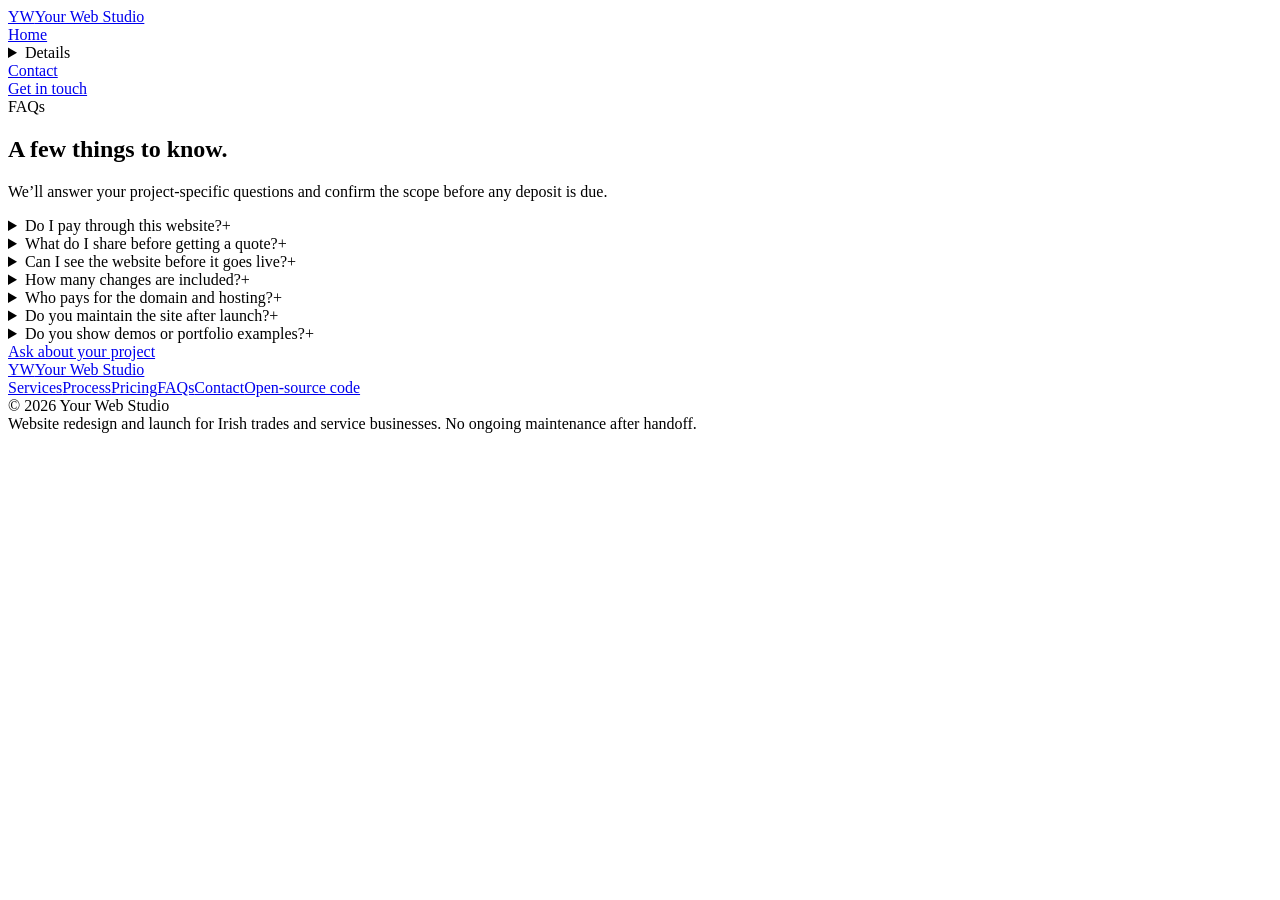
==== faqs.html @ 048cb414 "Add faqs.html for multi-page website" ====
<!doctype html><html lang="en"><head><meta charset="utf-8"><meta name="viewport" content="width=device-width,initial-scale=1"><meta name="theme-color" content="#fbfcfa"><meta name="description" content="Website redesigns for Irish trades and service businesses. A clear €150 project fee, private preview and client-owned domain handoff."><title>FAQs — Your Web Studio</title><link rel="preconnect" href="https://fonts.googleapis.com"><link rel="preconnect" href="https://fonts.gstatic.com" crossorigin><link href="https://fonts.googleapis.com/css2?family=DM+Sans:wght@400;500;600;700&family=Manrope:wght@400;500;600;700;800&display=swap" rel="stylesheet"><link rel="stylesheet" href="styles.css"></head><body><header class="site-header"><div class="wrap nav"><a class="brand" href="index.html"><span class="brand-mark">YW</span><span>Your Web Studio</span></a><nav class="nav-links" aria-label="Main navigation"><a href="index.html">Home</a><details class="nav-dropdown"><summary>Details</summary><div class="dropdown-menu"><a href="services.html">Services</a><a href="process.html">Process</a><a href="pricing.html">Pricing</a><a href="faqs.html" aria-current="page">FAQs</a></div></details><a href="contact.html">Contact</a></nav><a class="nav-cta" href="contact.html">Get in touch</a></div></header><main><section class="page"><div class="wrap"><div class="page-head"><div class="eyebrow">FAQs</div><h1 class="page-title">A few things to know.</h1><p class="lead">We’ll answer your project-specific questions and confirm the scope before any deposit is due.</p></div><div class="faq"><details><summary>Do I pay through this website?<span class="plus">+</span></summary><p>No. There is no checkout here. If we agree to work together, payment is arranged privately using a method that works for both of us.</p></details><details><summary>What do I share before getting a quote?<span class="plus">+</span></summary><p>Send your current website and describe what you want to change. You can also share your preferred style, images and features.</p></details><details><summary>Can I see the website before it goes live?<span class="plus">+</span></summary><p>Yes. You receive a private preview on a temporary link. Your site is published to your domain after you approve it and pay the €105 balance.</p></details><details><summary>How many changes are included?<span class="plus">+</span></summary><p>One revision round is included in the agreed project. We price any further rounds or additional work with you before proceeding.</p></details><details><summary>Who pays for the domain and hosting?<span class="plus">+</span></summary><p>You own and pay for your domain and hosting. For launch, provide access using a secure invite or account permission rather than sending a password in a public message.</p></details><details><summary>Do you maintain the site after launch?<span class="plus">+</span></summary><p>No. The project ends with launch and handoff. We explain the site's features and editing, and share its open-source code on GitHub for future changes.</p></details><details><summary>Do you show demos or portfolio examples?<span class="plus">+</span></summary><p>We don’t publish demos or portfolio examples by default. Your own site is shared through a private preview while we work on your project.</p></details></div><div class="actions"><a class="button" href="contact.html">Ask about your project</a></div></div></section></main><footer class="footer"><div class="wrap"><div class="footer-inner"><a class="brand" href="index.html"><span class="brand-mark">YW</span><span>Your Web Studio</span></a><div class="footer-links"><a href="services.html">Services</a><a href="process.html">Process</a><a href="pricing.html">Pricing</a><a href="faqs.html">FAQs</a><a href="contact.html">Contact</a><a href="https://github.com/odysseyjakub/greatmaster7524demo">Open-source code</a></div><span>© <span id="year">2026</span> Your Web Studio</span></div><div class="foot-note">Website redesign and launch for Irish trades and service businesses. No ongoing maintenance after handoff.</div></div></footer><script>document.getElementById('year').textContent=new Date().getFullYear();</script></body></html>
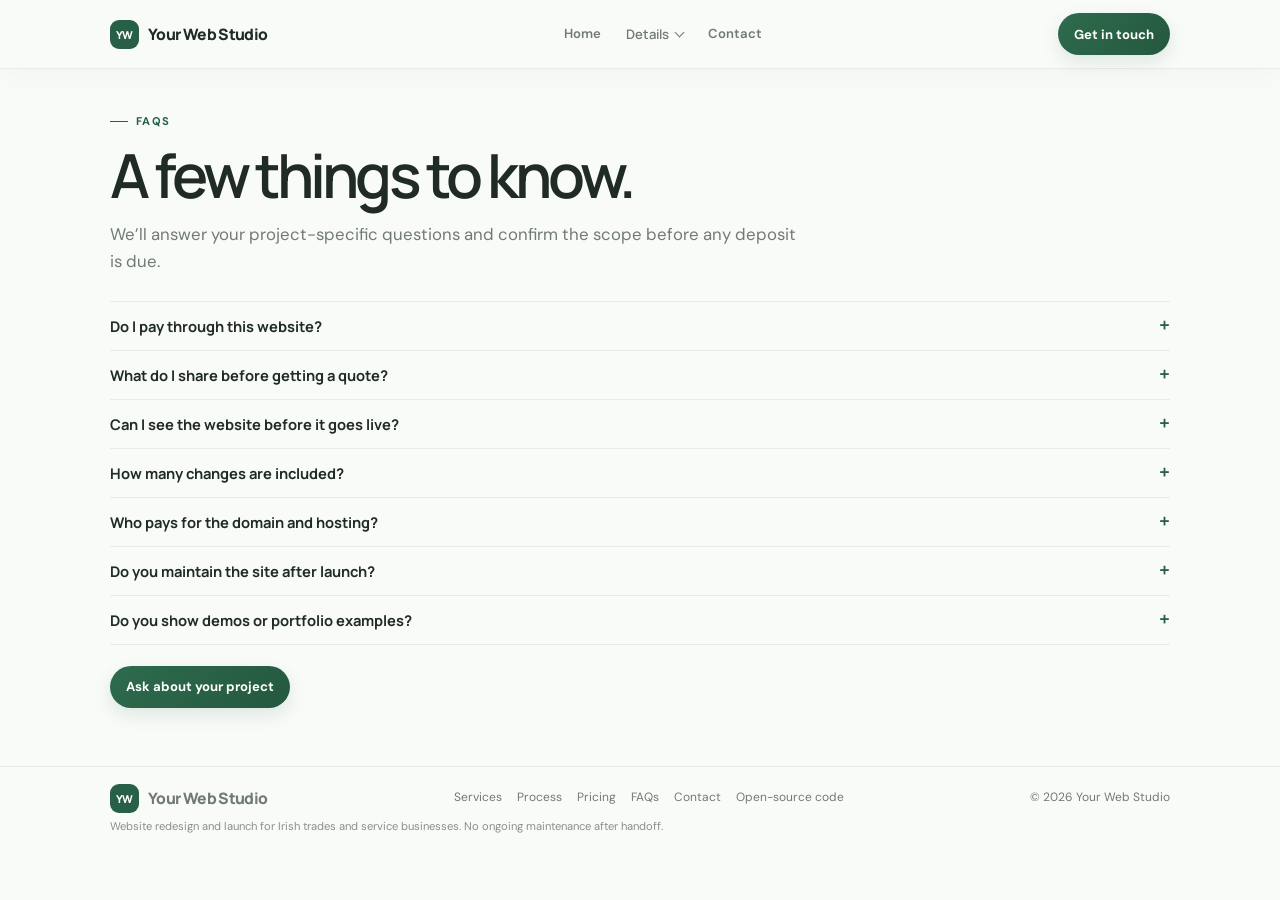
==== commit ba8985a3: "Clarify deposit and remaining balance timing" ====
--- a/faqs.html
+++ b/faqs.html
@@ -1,3 +1,4 @@
-<!doctype html><html lang="en"><head><meta charset="utf-8"><meta name="viewport" content="width=device-width,initial-scale=1"><meta name="theme-color" content="#fbfcfa"><meta name="description" content="Website redesigns for Irish trades and service businesses. A clear €150 project fee, private preview and client-owned domain handoff."><title>FAQs — Your Web Studio</title><link rel="preconnect" href="https://fonts.googleapis.com"><link rel="preconnect" href="https://fonts.gstatic.com" crossorigin><link href="https://fonts.googleapis.com/css2?family=DM+Sans:wght@400;500;600;700&family=Manrope:wght@400;500;600;700;800&display=swap" rel="stylesheet"><link rel="stylesheet" href="styles.css"></head><body><header class="site-header"><div class="wrap nav"><a class="brand" href="index.html"><span class="brand-mark">YW</span><span>Your Web Studio</span></a><nav class="nav-links" aria-label="Main navigation"><a href="index.html">Home</a><details class="nav-dropdown"><summary>Details</summary><div class="dropdown-menu"><a href="services.html">Services</a><a href="process.html">Process</a><a href="pricing.html">Pricing</a><a href="faqs.html" aria-current="page">FAQs</a></div></details><a href="contact.html">Contact</a></nav><a class="nav-cta" href="contact.html">Get in touch</a></div></header><main><section class="page"><div class="wrap"><div class="page-head"><div class="eyebrow">FAQs</div><h1 class="page-title">A few things to know.</h1><p class="lead">We’ll answer your project-specific questions and confirm the scope before any deposit is due.</p></div><div class="faq"><details><summary>Do I pay through this website?<span class="plus">+</span></summary><p>No. There is no checkout here. If we agree to work together, payment is arranged privately using a method that works for both of us.</p></details><details><summary>What do I share before getting a quote?<span class="plus">+</span></summary><p>Send your current website and describe what you want to change. You can also share your preferred style, images and features.</p></details><details><summary>Can I see the website before it goes live?<span class="plus">+</span></summary><p>Yes. You receive a private preview on a temporary link. Your site is published to your domain after you approve it and pay the €105 balance.</p></details><details><summary>How many changes are included?<span class="plus">+</span></summary><p>One revision round is included in the agreed project. We price any further rounds or additional work with you before proceeding.</p></details><details><summary>Who pays for the domain and hosting?<span class="plus">+</span></summary><p>You own and pay for your domain and hosting. For launch, provide access using a secure invite or account permission rather than sending a password in a public message.</p></details><details><summary>Do you maintain the site after launch?<span class="plus">+</span></summary><p>No. The project ends with launch and handoff. We explain the site's features and editing, and share its open-source code on GitHub for future changes.</p></details><details><summary>Do you show demos or portfolio examples?<span class="plus">+</span></summary><p>We don’t publish demos or portfolio examples by default. Your own site is shared through a private preview while we work on your project.</p></details></div><div class="actions"><a class="button" href="contact.html">Ask about your project</a></div></div></section></main><footer class="footer"><div class="wrap"><div class="footer-inner"><a class="brand" href="index.html"><span class="brand-mark">YW</span><span>Your Web Studio</span></a><div class="footer-links"><a href="services.html">Services</a><a href="process.html">Process</a><a href="pricing.html">Pricing</a><a href="faqs.html">FAQs</a><a href="contact.html">Contact</a><a href="https://github.com/odysseyjakub/greatmaster7524demo">Open-source code</a></div><span>© <span id="year">2026</span> Your Web Studio</span></div><div class="foot-note">Website redesign and launch for Irish trades and service businesses. No ongoing maintenance after handoff.</div></div></footer><script>document.getElementById('year').textContent=new Date().getFullYear();</script></body></html>
+<!doctype html><html lang="en"><head><meta charset="utf-8"><meta name="viewport" content="width=device-width,initial-scale=1"><meta name="theme-color" content="#fbfcfa"><meta name="description" content="Website redesigns for Irish trades and service businesses. A clear €150 project fee, private preview and client-owned domain handoff."><title>FAQs — Your Web Studio</title><link rel="preconnect" href="https://fonts.googleapis.com"><link rel="preconnect" href="https://fonts.gstatic.com" crossorigin><link href="https://fonts.googleapis.com/css2?family=DM+Sans:wght@400;500;600;700&family=Manrope:wght@400;500;600;700;800&display=swap" rel="stylesheet"><link rel="stylesheet" href="styles.css"></head><body><header class="site-header"><div class="wrap nav"><a class="brand" href="index.html"><span class="brand-mark">YW</span><span>Your Web Studio</span></a><nav class="nav-links" aria-label="Main navigation"><a href="index.html">Home</a><details class="nav-dropdown"><summary>Details</summary><div class="dropdown-menu"><a href="services.html">Services</a><a href="process.html">Process</a><a href="pricing.html">Pricing</a><a href="faqs.html" aria-current="page">FAQs</a></div></details><a href="contact.html">Contact</a></nav><a class="nav-cta" href="contact.html">Get in touch</a></div></header><main><section class="page"><div class="wrap"><div class="page-head"><div class="eyebrow">FAQs</div><h1 class="page-title">A few things to know.</h1><p class="lead">We’ll answer your project-specific questions and confirm the scope before any deposit is due.</p></div><div class="faq"><details><summary>Do I pay through this website?<span class="plus">+</span></summary><p>No. There is no checkout here. If we agree to work together, payment is arranged privately using a method that works for both of us.</p></details><details><summary>What do I share before getting a quote?<span class="plus">+</span></summary><p>Send your current website and describe what you want to change. You can also share your preferred style, images and features.</p></details><details><summary>Can I see the website before it goes live?<span class="plus">+</span></summary><p>Yes. You receive a private preview on a temporary link. After approval, the €105 remaining balance is due before we publish the site to your domain.</p></details><details><summary>How many changes are included?<span class="plus">+</span></summary><p>One revision round is included in the agreed project. We price any further rounds or additional work with you before proceeding.</p></details><details><summary>Who pays for the domain and hosting?<span class="plus">+</span></summary><p>You own and pay for your domain and hosting. For launch, provide access using a secure invite or account permission rather than sending a password in a public message.</p></details><details><summary>Do you maintain the site after launch?<span class="plus">+</span></summary><p>No. The project ends with launch and handoff. We explain the site's features and editing, and share its open-source code on GitHub for future changes.</p></details><details><summary>Do you show demos or portfolio examples?<span class="plus">+</span></summary><p>We don’t publish demos or portfolio examples by default. Your own site is shared through a private preview while we work on your project.</p></details></div><div class="actions"><a class="button" href="contact.html">Ask about your project</a></div></div></section></main><footer class="footer"><div class="wrap"><div class="footer-inner"><a class="brand" href="index.html"><span class="brand-mark">YW</span><span>Your Web Studio</span></a><div class="footer-links"><a href="services.html">Services</a><a href="process.html">Process</a><a href="pricing.html">Pricing</a><a href="faqs.html">FAQs</a><a href="contact.html">Contact</a><a href="https://github.com/odysseyjakub/greatmaster7524demo">Open-source code</a></div><span>© <span id="year">2026</span> Your Web Studio</span></div><div class="foot-note">Website redesign and launch for Irish trades and service businesses. No ongoing maintenance after handoff.</div></div></footer><script>document.getElementById('year').textContent=new Date().getFullYear();</script></body></html>
 
 
+
--- a/styles.css
+++ b/styles.css
@@ -0,0 +1,42 @@
+:root{color-scheme:light;--ink:#202822;--muted:#68736c;--line:#e5e9e5;--paper:#fbfcfa;--green:#245d46;--green-dark:#194a37;--soft:#edf3ef;--radius:16px;--max:1060px}
+*{box-sizing:border-box}html{scroll-behavior:smooth}body{margin:0;background:var(--paper);color:var(--ink);font:16px/1.6 "DM Sans",system-ui,sans-serif;-webkit-font-smoothing:antialiased}a{color:inherit}a:focus-visible{outline:3px solid #91bd9d;outline-offset:3px}.wrap{width:min(calc(100% - 36px),var(--max));margin-inline:auto}.serif{font-family:"Manrope","DM Sans",sans-serif;letter-spacing:-.05em}.site-header{position:sticky;top:0;z-index:10;background:rgba(251,252,250,.96);backdrop-filter:blur(12px);border-bottom:1px solid var(--line)}.nav{min-height:68px;display:flex;align-items:center;justify-content:space-between;gap:18px}.brand{display:inline-flex;align-items:center;gap:9px;font:800 .98rem "Manrope",sans-serif;letter-spacing:-.04em;text-decoration:none;white-space:nowrap}.brand-mark{display:grid;place-items:center;width:29px;height:29px;border-radius:9px;background:var(--green);color:white;font-size:.68rem;letter-spacing:-.03em}.nav-links{display:flex;align-items:center;justify-content:center;gap:clamp(12px,2vw,25px)}.nav-links>a,.nav-dropdown>summary{font-size:.82rem;font-weight:600;color:var(--muted);text-decoration:none;padding:8px 0;border-bottom:2px solid transparent;cursor:pointer}.nav-links>a:hover,.nav-links>a[aria-current="page"],.nav-dropdown>summary:hover,.nav-dropdown[open]>summary{color:var(--green)}.nav-links>a[aria-current="page"]{border-color:var(--green)}.nav-dropdown{position:relative}.nav-dropdown>summary{list-style:none}.nav-dropdown>summary::-webkit-details-marker{display:none}.nav-dropdown>summary:after{content:"";display:inline-block;width:6px;height:6px;margin:0 0 3px 7px;border-right:1.5px solid currentColor;border-bottom:1.5px solid currentColor;transform:rotate(45deg)}.dropdown-menu{position:absolute;top:calc(100% + 7px);left:50%;transform:translateX(-50%);min-width:175px;padding:6px;background:#fff;border:1px solid var(--line);border-radius:12px;box-shadow:0 12px 30px rgba(32,40,34,.1);z-index:20}.dropdown-menu a{display:block;padding:8px 10px;border-radius:7px;color:var(--muted);font-size:.8rem;text-decoration:none}.dropdown-menu a:hover,.dropdown-menu a[aria-current="page"]{color:var(--green);background:var(--soft)}.nav-cta,.button{display:inline-flex;align-items:center;justify-content:center;min-height:42px;padding:0 16px;border-radius:999px;background:var(--green);color:#fff;text-decoration:none;font-size:.82rem;font-weight:700;white-space:nowrap}.nav-cta:hover,.button:hover{background:var(--green-dark)}.button.secondary{background:#fff;color:var(--green);border:1px solid var(--line)}.button.secondary:hover{background:var(--soft)}
+.page{padding:44px 0 58px}.eyebrow{display:flex;align-items:center;gap:8px;color:var(--green);font-size:.7rem;font-weight:700;text-transform:uppercase;letter-spacing:.13em}.eyebrow:before{content:"";width:18px;height:1px;background:currentColor}.page-title{font:600 clamp(2.25rem,5.2vw,3.8rem)/1.05 "Manrope",sans-serif;letter-spacing:-.065em;margin:12px 0 14px;max-width:800px}.lead{max-width:690px;margin:0;color:var(--muted);font-size:1.05rem}.page-head{margin-bottom:26px}.hero{padding:52px 0 45px}.hero-grid{display:grid;grid-template-columns:1.15fr .85fr;align-items:center;gap:32px}.hero h1{font:600 clamp(2.6rem,6vw,4.4rem)/1.01 "Manrope",sans-serif;letter-spacing:-.068em;margin:12px 0 16px;max-width:700px}.hero h1 em{font-style:normal;color:var(--green)}.hero-copy>p{max-width:600px;color:var(--muted);margin:0;font-size:1.05rem}.actions{display:flex;align-items:center;gap:10px;flex-wrap:wrap;margin-top:21px}.price-panel{background:#fff;border:1px solid var(--line);border-radius:var(--radius);padding:22px}.price-panel .price{font:800 2.5rem/1 "Manrope",sans-serif;letter-spacing:-.07em;color:var(--green)}.price-panel p{margin:8px 0 16px;color:var(--muted);font-size:.88rem}.price-split{display:grid;grid-template-columns:1fr 1fr;border-top:1px solid var(--line);padding-top:14px;gap:10px}.price-split strong{display:block;font:700 1rem "Manrope",sans-serif}.price-split span{font-size:.74rem;color:var(--muted)}.small-note{font-size:.78rem;color:var(--muted);margin-top:12px}.highlights{display:flex;flex-wrap:wrap;gap:8px;margin-top:24px}.highlights span{font-size:.76rem;color:#526057;background:var(--soft);border-radius:999px;padding:6px 11px}.home-links{display:grid;grid-template-columns:repeat(3,1fr);gap:12px;margin-top:18px}.home-link{display:block;padding:17px;background:white;border:1px solid var(--line);border-radius:var(--radius);text-decoration:none}.home-link:hover{border-color:#b8cabc}.home-link strong{display:block;font:700 .94rem "Manrope",sans-serif;letter-spacing:-.025em}.home-link span{font-size:.79rem;color:var(--muted)}.home-contact{display:flex;align-items:center;justify-content:space-between;gap:18px;margin-top:28px;padding:19px 21px;background:#eef3ef;border-radius:var(--radius)}.home-contact strong{font:700 .95rem "Manrope",sans-serif}.home-contact p{margin:3px 0 0;color:var(--muted);font-size:.82rem}
+.grid{display:grid;grid-template-columns:repeat(3,minmax(0,1fr));gap:12px}.card{background:#fff;border:1px solid var(--line);border-radius:var(--radius);padding:19px}.card h2,.card h3{font:700 1rem/1.3 "Manrope",sans-serif;letter-spacing:-.03em;margin:0 0 7px}.card p{font-size:.87rem;color:var(--muted);margin:0}.card-kicker{color:var(--green);font-size:.7rem;font-weight:700;text-transform:uppercase;letter-spacing:.1em;margin-bottom:9px}.note-box{margin-top:16px;border-left:3px solid #a6c6a8;background:var(--soft);padding:13px 16px;border-radius:0 12px 12px 0;color:#526057;font-size:.84rem}.list{margin:0;padding-left:19px;color:var(--muted);font-size:.9rem}.list li+li{margin-top:5px}.steps{border-top:1px solid var(--line)}.step{display:grid;grid-template-columns:42px minmax(0,1fr);gap:12px;padding:16px 0;border-bottom:1px solid var(--line)}.step-num{display:grid;place-items:center;width:30px;height:30px;border-radius:50%;background:var(--soft);color:var(--green);font-size:.76rem;font-weight:700}.step h2{font:700 .98rem "Manrope",sans-serif;letter-spacing:-.025em;margin:0 0 4px}.step p{font-size:.86rem;color:var(--muted);margin:0;max-width:700px}.step small{display:block;color:#748078;font-size:.76rem;margin-top:5px}.pricing-layout{display:grid;grid-template-columns:1.1fr .9fr;gap:14px;align-items:stretch}.price-card{background:var(--green);color:white;border-radius:var(--radius);padding:24px}.price-card .price{font:800 3.4rem/1 "Manrope",sans-serif;letter-spacing:-.075em}.price-card p{color:#dce8df;font-size:.84rem;margin:8px 0 17px}.price-row{display:flex;justify-content:space-between;gap:15px;padding:10px 0;border-top:1px solid #ffffff35;font-size:.85rem}.price-row strong{font:700 .92rem "Manrope",sans-serif}.pricing-points{display:grid;gap:12px}.pricing-points .card{padding:17px}.pricing-points h2{font:700 .93rem "Manrope",sans-serif;margin:0 0 5px}.pricing-points p{font-size:.82rem;color:var(--muted);margin:0}.contact-card{display:flex;align-items:center;justify-content:space-between;gap:22px;padding:22px;background:#fff;border:1px solid var(--line);border-radius:var(--radius);margin-top:21px}.contact-email{font:700 1.2rem "Manrope",sans-serif;letter-spacing:-.03em;color:var(--green);text-decoration:none;overflow-wrap:anywhere}.contact-details{display:grid;gap:9px;margin-top:19px}.detail{display:flex;gap:10px;align-items:flex-start;color:var(--muted);font-size:.87rem}.detail b{color:var(--ink);min-width:118px}.faq{border-top:1px solid var(--line)}details{border-bottom:1px solid var(--line);padding:14px 0}summary{list-style:none;cursor:pointer;display:flex;align-items:center;justify-content:space-between;gap:15px;font:700 .92rem "Manrope",sans-serif}summary::-webkit-details-marker{display:none}.plus{color:var(--green);font-size:1.2rem;line-height:1}details[open] .plus{transform:rotate(45deg)}details p{max-width:730px;color:var(--muted);font-size:.85rem;margin:8px 24px 0 0}.footer{border-top:1px solid var(--line);padding:17px 0 22px}.footer-inner{display:flex;align-items:center;justify-content:space-between;gap:16px;flex-wrap:wrap;color:var(--muted);font-size:.75rem}.footer-links{display:flex;gap:15px;flex-wrap:wrap}.footer a{text-decoration:none}.footer a:hover{color:var(--green)}.foot-note{font-size:.7rem;color:#879089;margin-top:5px}
+@media(max-width:820px){.nav{flex-wrap:wrap;gap:0 15px;padding:10px 0}.nav-links{order:3;width:100%;justify-content:flex-start;gap:22px;padding-top:5px}.nav-links>a,.nav-dropdown>summary{font-size:.77rem}.hero-grid{grid-template-columns:1fr .8fr;gap:18px}.page{padding-top:34px}.grid{grid-template-columns:repeat(2,minmax(0,1fr))}}
+@media(max-width:560px){.wrap{width:min(calc(100% - 28px),var(--max))}.nav{min-height:auto}.brand{font-size:.9rem}.nav-cta{min-height:38px;padding:0 12px;font-size:.76rem}.nav-links>a,.nav-dropdown>summary{font-size:.74rem;padding:5px 0}.hero{padding:34px 0 28px}.hero-grid,.pricing-layout{grid-template-columns:1fr}.hero h1{font-size:clamp(2.5rem,12vw,3.3rem)}.hero-copy>p,.lead{font-size:.95rem}.price-panel{padding:18px}.price-panel .price{font-size:2.15rem}.page{padding:32px 0 44px}.page-title{font-size:2.45rem}.page-head{margin-bottom:20px}.grid,.home-links{grid-template-columns:1fr}.card{padding:16px}.home-contact,.contact-card{align-items:flex-start;flex-direction:column}.home-contact .button{width:100%}.step{grid-template-columns:34px 1fr;gap:10px;padding:13px 0}.footer-inner{align-items:flex-start;flex-direction:column}.footer-links{gap:12px}.price-card{padding:20px}}
+@media(prefers-reduced-motion:reduce){html{scroll-behavior:auto}}
+
+
+/* Soft, polished finishing pass */
+:root{--ink:#1f2b23;--muted:#707b73;--line:#e7ece7;--paper:#f9fbf9;--green:#285f47;--green-dark:#1c4935;--soft:#eef4ef;--radius:18px}
+.site-header{background:rgba(249,251,249,.92);box-shadow:0 5px 24px rgba(34,54,40,.035)}
+.nav-links>a,.nav-dropdown>summary{transition:color .18s ease,border-color .18s ease}
+.nav-cta,.button{background:linear-gradient(135deg,#2e6b4d,#24583f);box-shadow:0 7px 18px rgba(36,93,70,.13);transition:transform .2s cubic-bezier(.2,.75,.25,1),box-shadow .2s ease,background .2s ease}
+.nav-cta:hover,.button:hover{transform:translateY(-2px);box-shadow:0 10px 23px rgba(36,93,70,.2)}
+.button.secondary{box-shadow:0 3px 10px rgba(32,40,34,.035);transition:transform .2s ease,box-shadow .2s ease,background .2s ease}
+.button.secondary:hover{transform:translateY(-2px);box-shadow:0 8px 18px rgba(32,40,34,.07)}
+.price-panel,.home-link,.card,.contact-card{box-shadow:0 8px 28px rgba(32,40,34,.035);transition:transform .22s cubic-bezier(.2,.75,.25,1),box-shadow .22s ease,border-color .22s ease}
+.home-link:hover,.card:hover,.price-panel:hover,.contact-card:hover{transform:translateY(-2px);box-shadow:0 14px 34px rgba(32,40,34,.075);border-color:#d8e3d9}
+.home-contact{background:linear-gradient(135deg,#f0f5f0,#eaf2eb);border:1px solid #e5ede5}
+.dropdown-menu{border-radius:14px;box-shadow:0 16px 36px rgba(27,48,34,.13)}
+.dropdown-menu a{transition:background .16s ease,color .16s ease,transform .16s ease}
+.dropdown-menu a:hover{transform:translateX(2px)}
+.nav-dropdown[open] .dropdown-menu{animation:menu-appear .17s cubic-bezier(.2,.75,.25,1) both;transform-origin:top center}
+@keyframes menu-appear{from{opacity:0;transform:translate(-50%,-5px) scale(.98)}to{opacity:1;transform:translate(-50%,0) scale(1)}}
+@keyframes content-appear{from{opacity:0;transform:translateY(8px)}to{opacity:1;transform:translateY(0)}}
+.hero-copy,.price-panel,.page-head{animation:content-appear .5s cubic-bezier(.2,.75,.25,1) both}
+.price-panel{animation-delay:.07s}
+.home-links .home-link{animation:content-appear .45s cubic-bezier(.2,.75,.25,1) both}
+.home-links .home-link:nth-child(2){animation-delay:.06s}.home-links .home-link:nth-child(3){animation-delay:.12s}
+@media(max-width:820px){.nav{flex-wrap:nowrap;gap:10px;padding:9px 0;min-height:60px}.nav-links{order:0;width:auto;flex:0 1 auto;justify-content:flex-start;gap:clamp(8px,1.7vw,15px);padding:0}.brand{font-size:clamp(.74rem,1.7vw,.9rem);gap:6px}.brand-mark{width:26px;height:26px}.nav-links>a,.nav-dropdown>summary{font-size:clamp(.65rem,1.6vw,.77rem)}}
+@media(max-width:560px){.nav{gap:6px;min-height:54px}.brand{font-size:.74rem;gap:5px}.brand-mark{width:24px;height:24px}.nav-cta{display:none}.nav-links{gap:8px;flex:0 0 auto}.nav-links>a,.nav-dropdown>summary{font-size:.69rem;padding:5px 0}.dropdown-menu{left:auto;right:0;transform:none}.nav-dropdown[open] .dropdown-menu{animation:mobile-menu-appear .17s cubic-bezier(.2,.75,.25,1) both}@keyframes mobile-menu-appear{from{opacity:0;transform:translateY(-5px) scale(.98)}to{opacity:1;transform:translateY(0) scale(1)}}}
+@media(prefers-reduced-motion:reduce){*,*::before,*::after{animation-duration:.01ms!important;animation-iteration-count:1!important;scroll-behavior:auto!important;transition-duration:.01ms!important}}
+
+
+/* Keep the navigation dropdown independent from FAQ disclosure styling. */
+.nav-dropdown{border:0;padding:0;margin:0}
+.nav-dropdown>summary{display:inline-flex;align-items:center;justify-content:flex-start;gap:0;width:auto;border:0;padding:8px 0;margin:0;line-height:1.4}
+.nav-dropdown[open]>summary{border-bottom:0}
+.nav-dropdown>summary:after{flex:none}
+@media(max-width:560px){.nav-dropdown>summary{padding:5px 0}}
+
